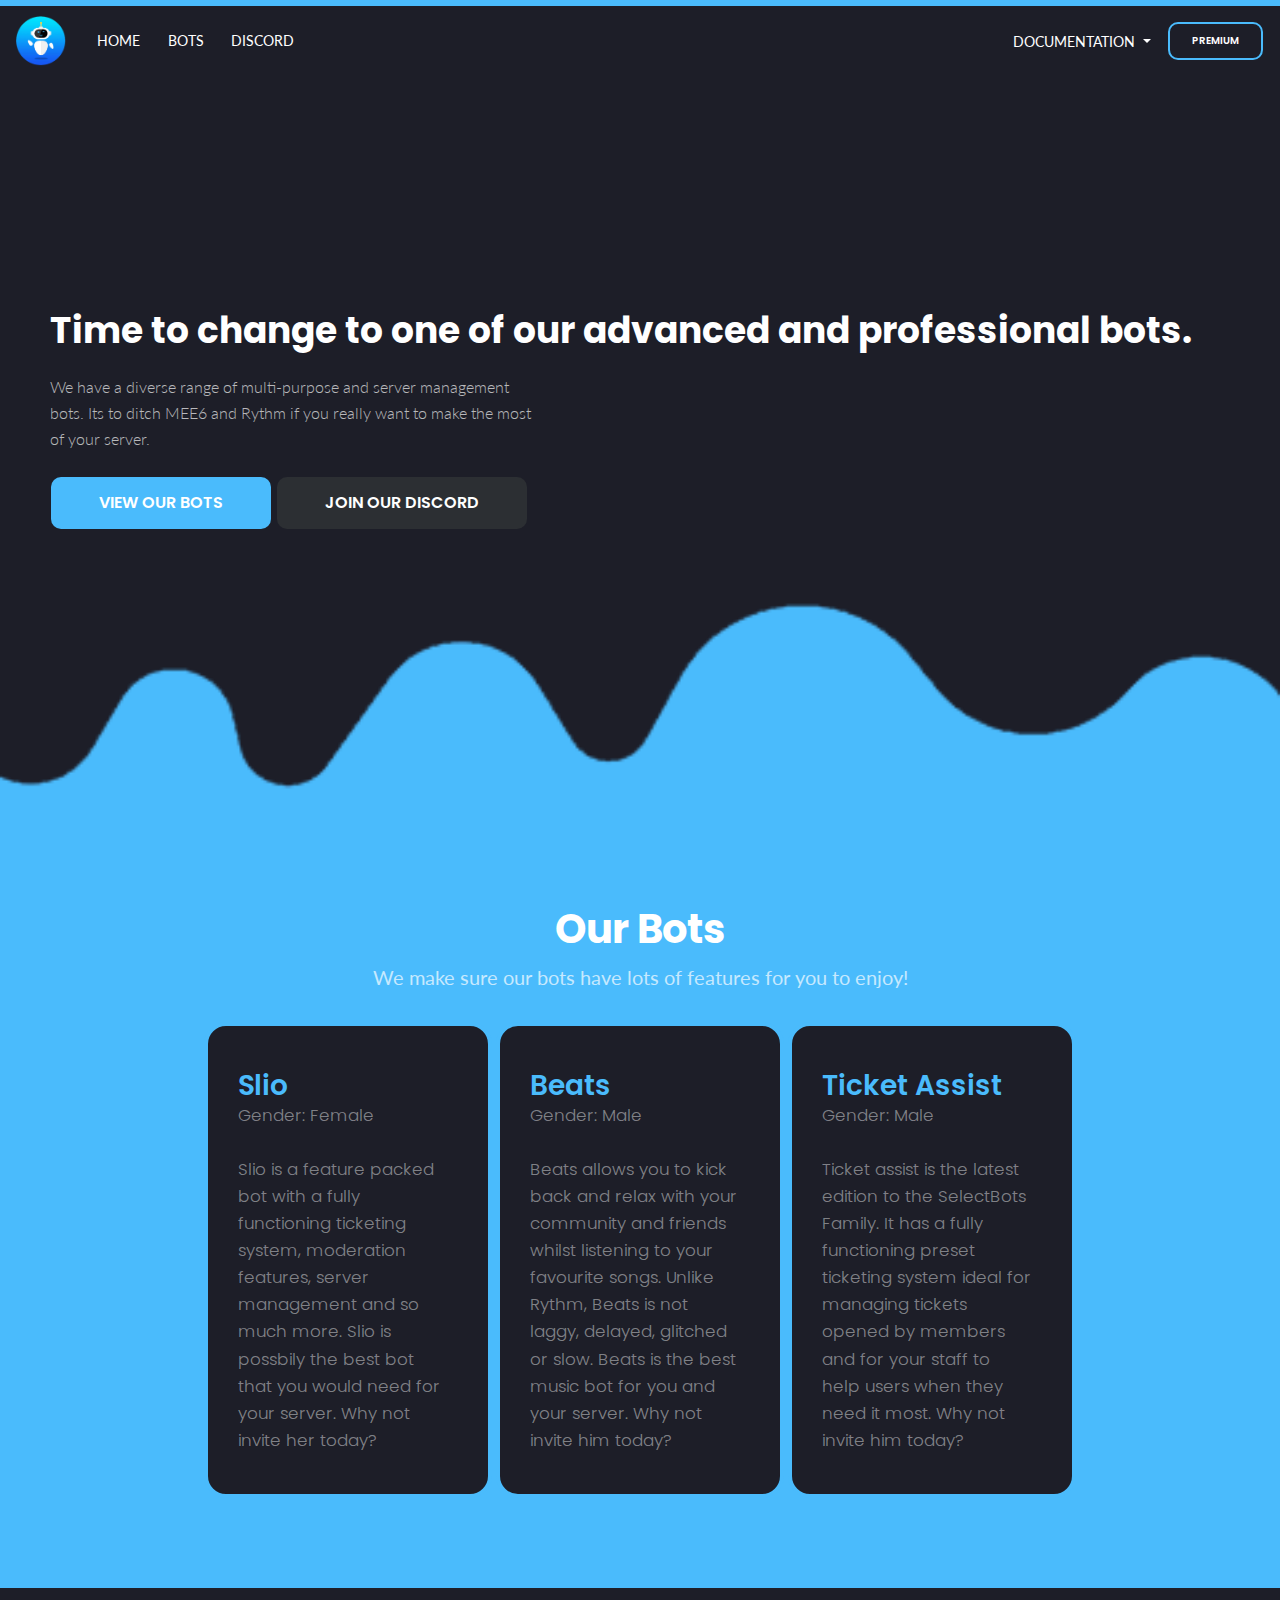
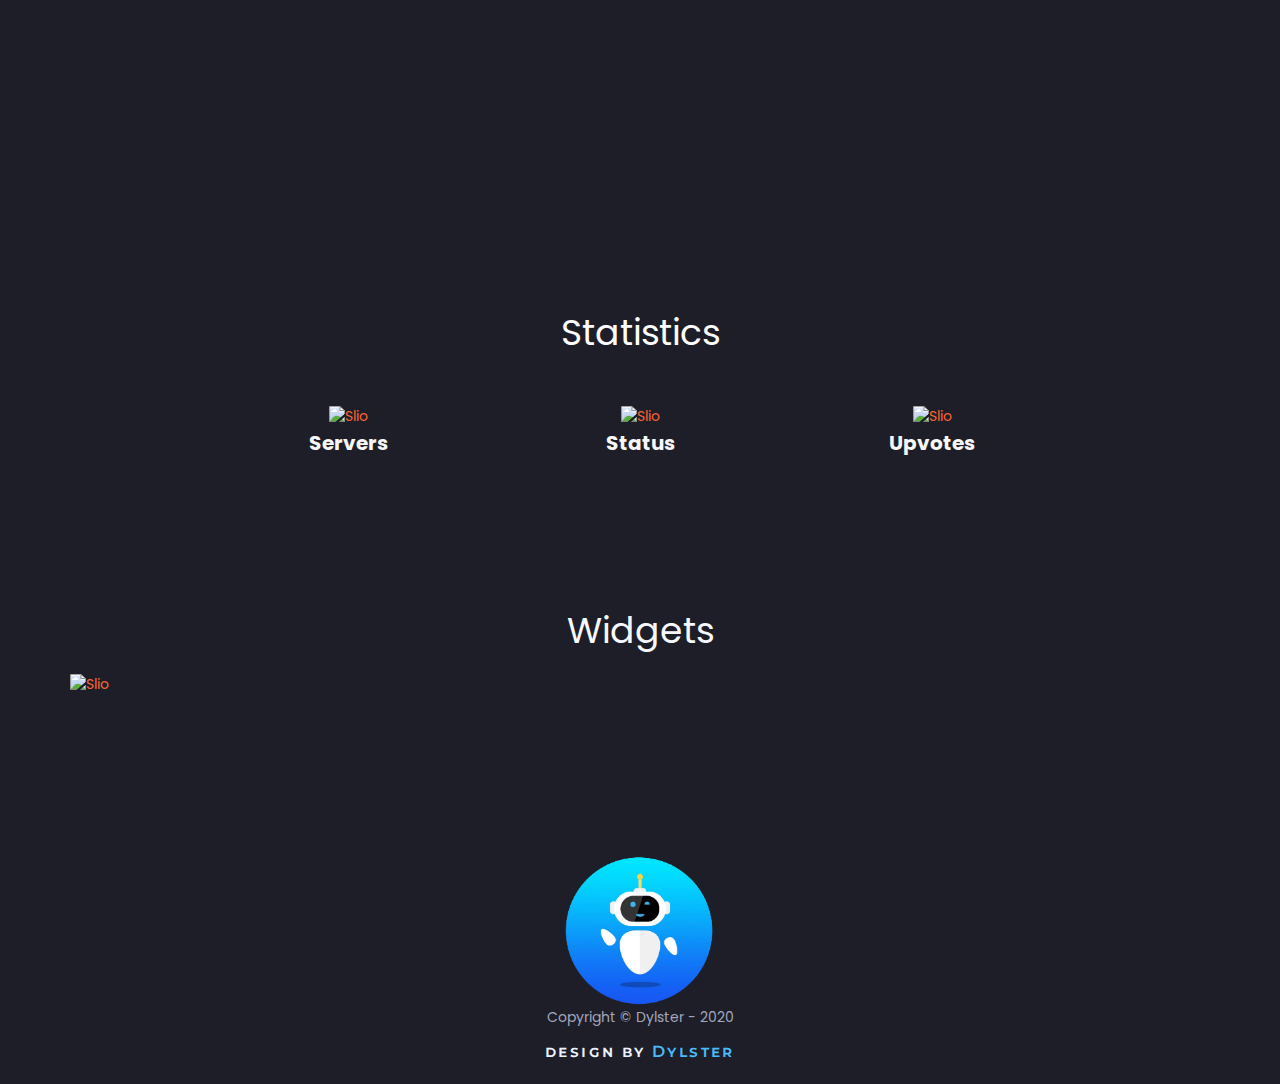
==== index.html @ dee98a5c "Initial Commit" ====
<!DOCTYPE html>
<html lang="en">
<head>
    <meta charset="UTF-8">
    <meta name="viewport" content="width=device-width, initial-scale=1, shrink-to-fit=no">
    <link rel="stylesheet" href="css/bootstrap.min.css">
    <link rel="stylesheet" href="css/main.css">
    <link rel="stylesheet" href="css/now-ui-kit.css">
    <link href="https://fonts.googleapis.com/css?family=Poppins:300,400,600,700,800,900&display=swap" rel="stylesheet">
    <link href="https://fonts.googleapis.com/css?family=Montserrat:400,600,700,800,900&display=swap" rel="stylesheet">
    <link href="https://fonts.googleapis.com/css?family=Lato:300,400,600,700,800,900&display=swap" rel="stylesheet">
    <title>SelectBots</title>
</head>
<body>
<nav class="navbar navbar-expand-lg bg-transparent">
    <button class="navbar-toggler" type="button" data-toggle="collapse" data-target="#navbarSupportedContent" aria-controls="navbarSupportedContent" aria-expanded="false" aria-label="Toggle navigation">
        <img src="assets/Select_logo.png" width="20px" height="20px" style="max-width: none !important;">
    </button>
    <img src="assets/Select_logo.png" href="#/" width="50" height="50">
    <div class="collapse navbar-collapse" id="navbarSupportedContent" style="margin-left: 20px !important">
        <ul class="navbar-nav mr-auto">
            <li class="nav-item active">
                <a class="nav-link" href="#/">HOME <span class="sr-only">(current)</span></a>
            </li>
            <li class="nav-item">
                <a class="nav-link" href="/bots">BOTS</a>
            </li>
            <li class="nav-item">
                <a class="nav-link" href="https://discord.gg/xHzJ7v4" target="_blank">DISCORD</a>
            </li>
        </ul>
        <div class="nav-item dropdown">
            <a class="nav-link dropdown-toggle" href="#" id="navbarDropdown" role="button" data-toggle="dropdown" aria-haspopup="true" aria-expanded="false">
                DOCUMENTATION
            </a>
            <div class="dropdown-menu" aria-labelledby="navbarDropdown">
                <a class="dropdown-item" href="docs/Slio">Slio</a>
                <a class="dropdown-item" href="docs/Beats">Beats</a>
                <a class="dropdown-item" href="docs/Ticket-assist">Ticket Assist</a>
                <div class="dropdown-divider"></div>
                <a class="dropdown-item" href="https://selectbots.dylster.dev" target="_blank">Privacy Policy</a>
            </div>
        </div>
        <button class="btn login-btn btn-outline-accent my-2 my-sm-0" style="font-size: 10px !important;font-family: poppins !important;">PREMIUM</button>
    </div>
</nav>
<div class="heading">
    <h1 class="display-5 title">Time to change to one of our advanced and professional bots.</h1>
    <p class="subtitle">We have a diverse range of multi-purpose and server management<br> bots. Its to ditch MEE6 and Rythm if you really want to make the most</br>of your server.</br></p>
    <a class="btn btn-primary btn-lg" href="bots/index" target="_blank" role="button">VIEW OUR BOTS</a>
    <a class="btn btn-secondary btn-lg" href="https://discord.gg/xHzJ7v4" target="_blank" role="button">JOIN OUR DISCORD</a>
    <br /><br /><br /><br /><br /><br />
</div>
<div class="features">
    <div class="title">Our Bots</div>
    <div class="subtitle">We make sure our bots have lots of features for you to enjoy!</div>
    <div class="cards">
        <div class="card" style="width: 18rem;">
        <div class="card-body">
            <h5 class="card-title">Slio</h5>
            <p class="card-text">Gender: Female<br><br>Slio is a feature packed bot with a fully functioning ticketing system, moderation features, server management and so much more. Slio is possbily the best bot that you would need for your server. Why not invite her today?</br></p>
        </div>
    </div>
        <div class="card" style="width: 18rem;">
            <div class="card-body">
                <h5 class="card-title">Beats</h5>
                <p class="card-text">Gender: Male<br><br>Beats allows you to kick back and relax with your community and friends whilst listening to your favourite songs. Unlike Rythm, Beats is not laggy, delayed, glitched or slow. Beats is the best music bot for you and your server. Why not invite him today?</p>
            </div>
        </div>
        <div class="card" style="width: 18rem;">
            <div class="card-body">
                <h5 class="card-title">Ticket Assist</h5>
                <p class="card-text">Gender: Male<br><br>Ticket assist is the latest edition to the SelectBots Family. It has a fully functioning preset ticketing system ideal for managing tickets opened by members and for your staff to help users when they need it most. Why not invite him today?</p>
            </div>
        </div>
    </div>
</div>
<div class="statistics">
    <div class="stattitle">Statistics</div>
    <div class="cards">
        <div class="card statistic" style="width: 18rem;">
            <div class="card-body">
                <a href="https://top.gg/bot/719458774724640858" >
                    <img src="https://top.gg/api/widget/servers/719458774724640858.svg?noavatar=true" alt="Slio" />
                  </a>
                <p style="font-weight: bold !important;font-size: 20px !important;">Servers</p>
            </div>
        </div>
        <div class="card statistic" style="width: 18rem;">
            <div class="card-body">
                <a href="https://top.gg/bot/719458774724640858" >
                    <img src="https://top.gg/api/widget/status/719458774724640858.svg?noavatar=true" alt="Slio" />
                  </a>
                <p style="font-weight: bold !important;font-size: 20px !important;">Status</p>
            </div>
        </div>
        <div class="card statistic" style="width: 18rem;">
            <div class="card-body">
                <a href="https://top.gg/bot/719458774724640858" >
                    <img src="https://top.gg/api/widget/upvotes/719458774724640858.svg?noavatar=true" alt="Slio" />
                  </a>
                <p style="font-weight: bold !important;font-size: 20px !important;">Upvotes</p>
            </div>
        </div>
    </div>
</div>
<div class="page_end">
    <div class="start">
        <div class="card">
            <div class="card-body gs-card">
                <div class="widget">Widgets</div>
                <a class="topggwid" href="https://top.gg/bot/719458774724640858" >
                    <img src="https://top.gg/api/widget/719458774724640858.svg" alt="Slio" />
                  </a>
                <br />
            </div><br />
        </div>
    </div>
    <div class="footer">
        <div class="bot-footer">
            <img src="assets/Select_logo.png" width="150"><br />
            Copyright © Dylster - 2020
        </div><br/>
        <div class="nouridio">design by <a href="https://dylster.dev"> Dylster</a></div>
    </div>
</div>
<script src="https://code.jquery.com/jquery-3.3.1.slim.min.js" integrity="sha384-q8i/X+965DzO0rT7abK41JStQIAqVgRVzpbzo5smXKp4YfRvH+8abtTE1Pi6jizo" crossorigin="anonymous"></script>
<script src="https://cdnjs.cloudflare.com/ajax/libs/popper.js/1.14.7/umd/popper.min.js" integrity="sha384-UO2eT0CpHqdSJQ6hJty5KVphtPhzWj9WO1clHTMGa3JDZwrnQq4sF86dIHNDz0W1" crossorigin="anonymous"></script>
<script src="https://stackpath.bootstrapcdn.com/bootstrap/4.3.1/js/bootstrap.min.js" integrity="sha384-JjSmVgyd0p3pXB1rRibZUAYoIIy6OrQ6VrjIEaFf/nJGzIxFDsf4x0xIM+B07jRM" crossorigin="anonymous"></script>
<script src="js/now-ui-kit.min.js"></script>
</body>
</html>
---- css/main.css ----
body {
    font-family: 'Poppins', sans-serif !important;
    background-color: #1D1E28;
    color: #fff;
    -webkit-font-smoothing: antialiased;
    -moz-osx-font-smoothing: grayscale;
    text-rendering: optimizeLegibility;
    border-top: 6px #4abbfc solid !important;
    font-size: 16px;
}

.nav-link {
     font-size: 14px !important;
     background: transparent !important;
     font-family: Lato, sans-serif !important;
     text-transform: capitalize !important;
 }
 .nav-link:hover {
     background: transparent !important;
     color: #4abbfc !important;
     font-weight: bold !important;
 }

 .login-btn {
     border: 2px solid #4abbfc !important;
     font-size: 10px !important;
 }
 .login-btn:hover {
     background: #4abbfc !important;
 }
.navbar {
    box-shadow: none !important
}

.navbar-brand {
    font-size: 25px !important
}

.navbar-toggler-icon {
    color: #fff !important
}

.btn {
    border-radius: 10px !important;
    font-size: 16px !important;
    font-weight: 600 !important;
    text-transform: uppercase !important;
}

.btn-primary {
    background-color: #4abbfc!important
}
.btn-secondary {
    background-color: #2C2F33 !important
}
.heading {
    padding: 160px 50px !important;
    color: #fff !important;
    background-image: url("../assets/wavy-blurple.png") !important;
    background-position: bottom !important;
    background-size: 300% !important;
    background-repeat: no-repeat !important;
}

.title {
    line-height: 90px !important;
    margin-bottom: -2px !important;
    font-size: 36px !important
}

.subtitle {
    color: rgba(255, 255, 255, 0.685) !important;
    font-size: 16px !important;
    font-family: 'Lato', sans-serif;
}


.features {
    text-align: center !important;
    background: #4abbfc !important;
    padding: 60px 50px !important;
    background-image: url("../assets/wavy-dark-by-nouridio.svg") !important;
    background-position: bottom !important;
    background-size: 200% !important;
    background-repeat: no-repeat !important;
}
.features .title {
    font-size: 40px !important;
    color: #ffffff !important;
    line-height: 70px !important;
}

.features .subtitle {
    font-size: 20px !important;
    color: #a2a8bd;
}

.features .card-body {
    text-align: left !important;
}

.features .card-title {
    margin: 0 0 -3px !important;
}
.cards {
    margin-top: 30px !important;
}

.card {
    border-radius: 5px !important;
    box-shadow: none !important;
}

.card-title {
    font-size: 28px !important;
    font-weight: 600 !important;
    color: #4abbfc !important;
}

.statistics {
    text-align: center !important;
    padding-top: 300px !important;
}

.statistics .card-body{
    padding: 0 !important;
    height: 280 !important;
    width: 332 !important;
    max-height: 280 !important;
    max-width: 332 !important;
}

.statistics .title {
    font-size: 40px !important;
    color: #ffffff !important;
    line-height: 70px !important;
}

.statistics .subtitle {
    font-size: 20px !important;
    color: #a2a8bd;
}

.card.statistic {
    background: transparent !important;
    box-shadow: none !important;
    color: #f7f7f7 !important;
}


.page_end {
    background-image: url("../assets/wavy-light-by-nouridio.svg") !important;
    background-position: bottom !important;
    background-size: 200% !important;
    background-repeat: no-repeat !important;
}
.start {
    padding: 60px 50px !important
}

.start .card {
    background: transparent !important;
    color: #f6f9ff !important;
}

.features .card {
    background: #1D1E28;
    border-radius: 22px !important;
    border: 4px solid #4abbfc;
}
.features .card-text {
color: rgba(255, 255, 255, 0.46) !important
}

.features .card-body {
    padding: 40px 40px 40px 30px !important;
}

.navbar-toggler-icon {
    color: #fff !important
}
.footer {
    text-align: center !important;
    padding: 5px 6px !important;
    color: #ecf2ff;
    padding: 30px 30px !important
}

.footer .nouridio {
    font-family: 'Montserrat' !important;
    font-style: normal !important;
    font-weight: 600 !important;
    font-size: 16px !important;
    line-height: 5px !important;
    letter-spacing: 0.15em !important;
    font-variant: small-caps !important;
}

.footer .nouridio a {
    color: #4abbfc !important;
    text-decoration: none !important;
}

.footer .bot-footer {
    text-align: center !important;
    color: #a2a8bd !important
}

.widget {
    text-align: center;
    line-height: 90px !important;
    margin-bottom: -2px !important;
    font-size: 36px !important
}

.topggwid {
    text-align: center !important;
}

.stattitle {
    text-align: center;
    line-height: 90px !important;
    margin-bottom: -2px !important;
    font-size: 36px !important;
    color: #fff;
}

.notfound {
    font-size: 200px !important;
    color: #fff;
}
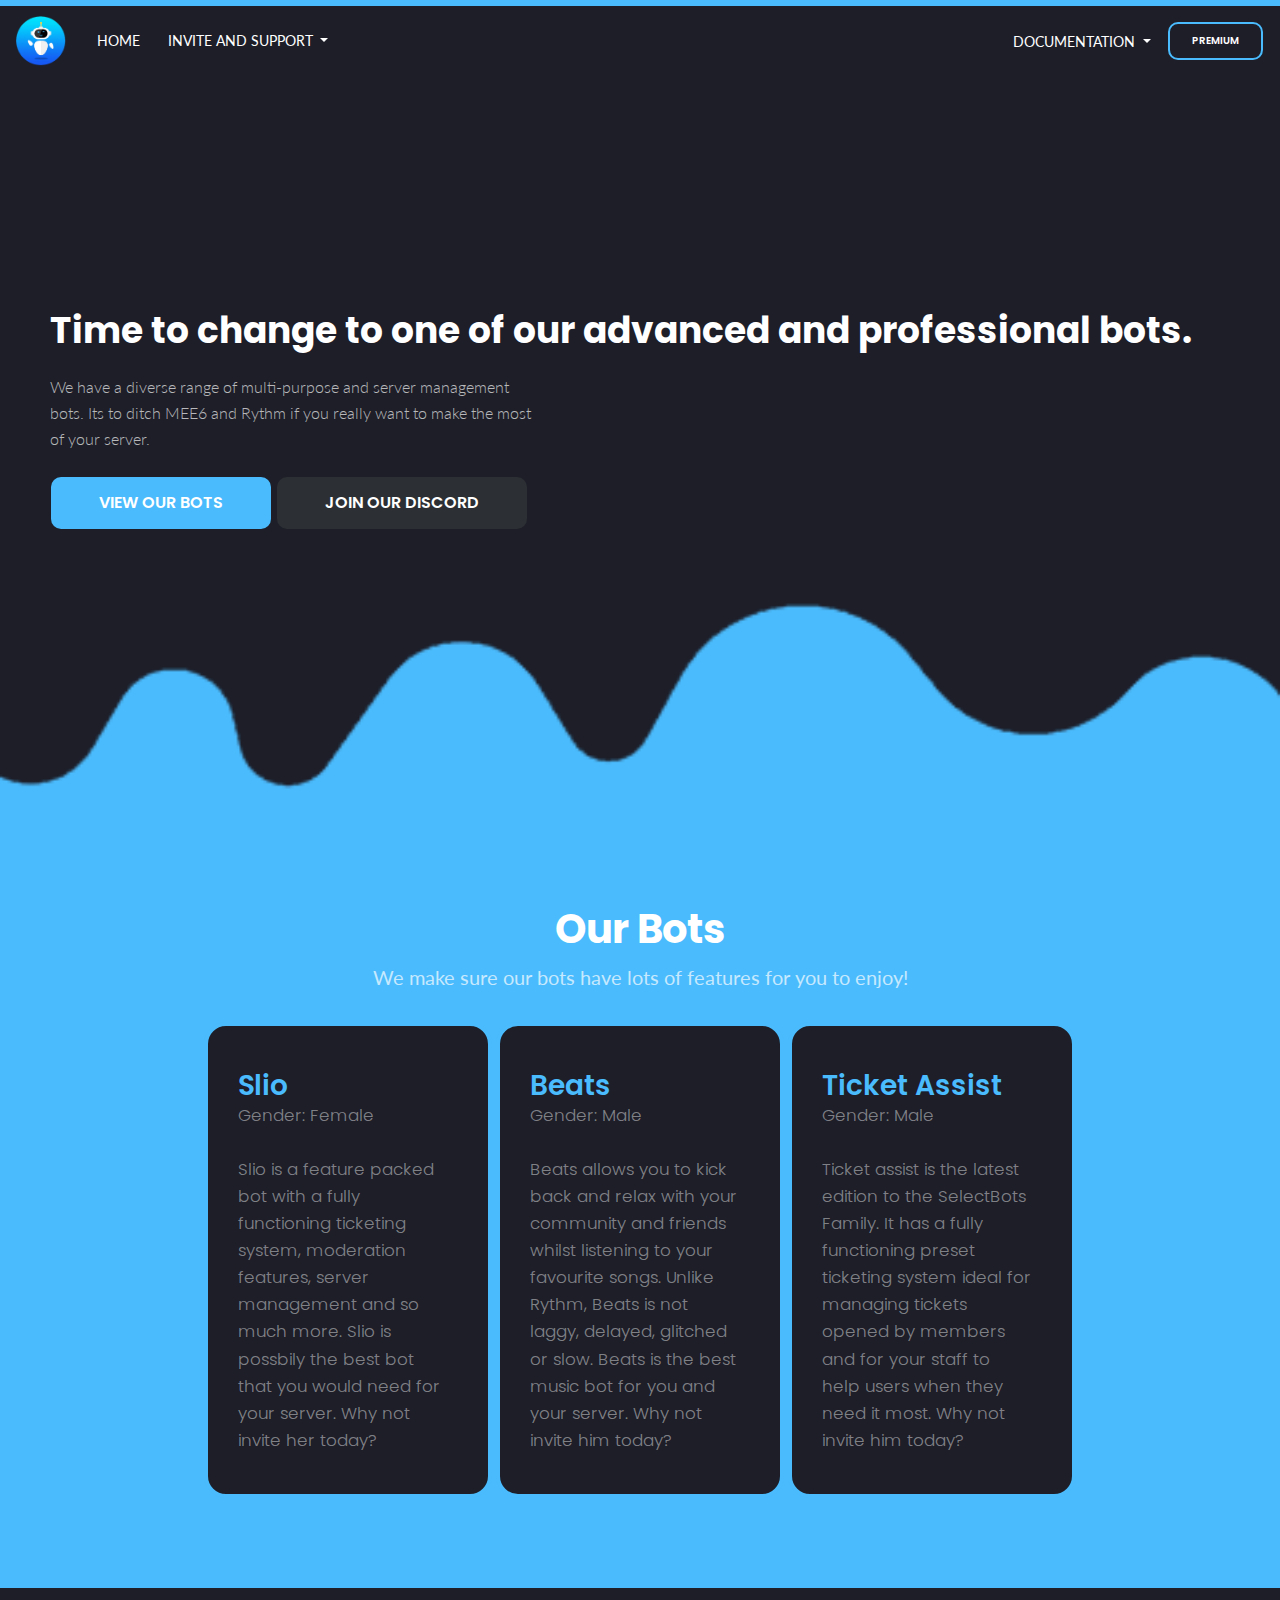
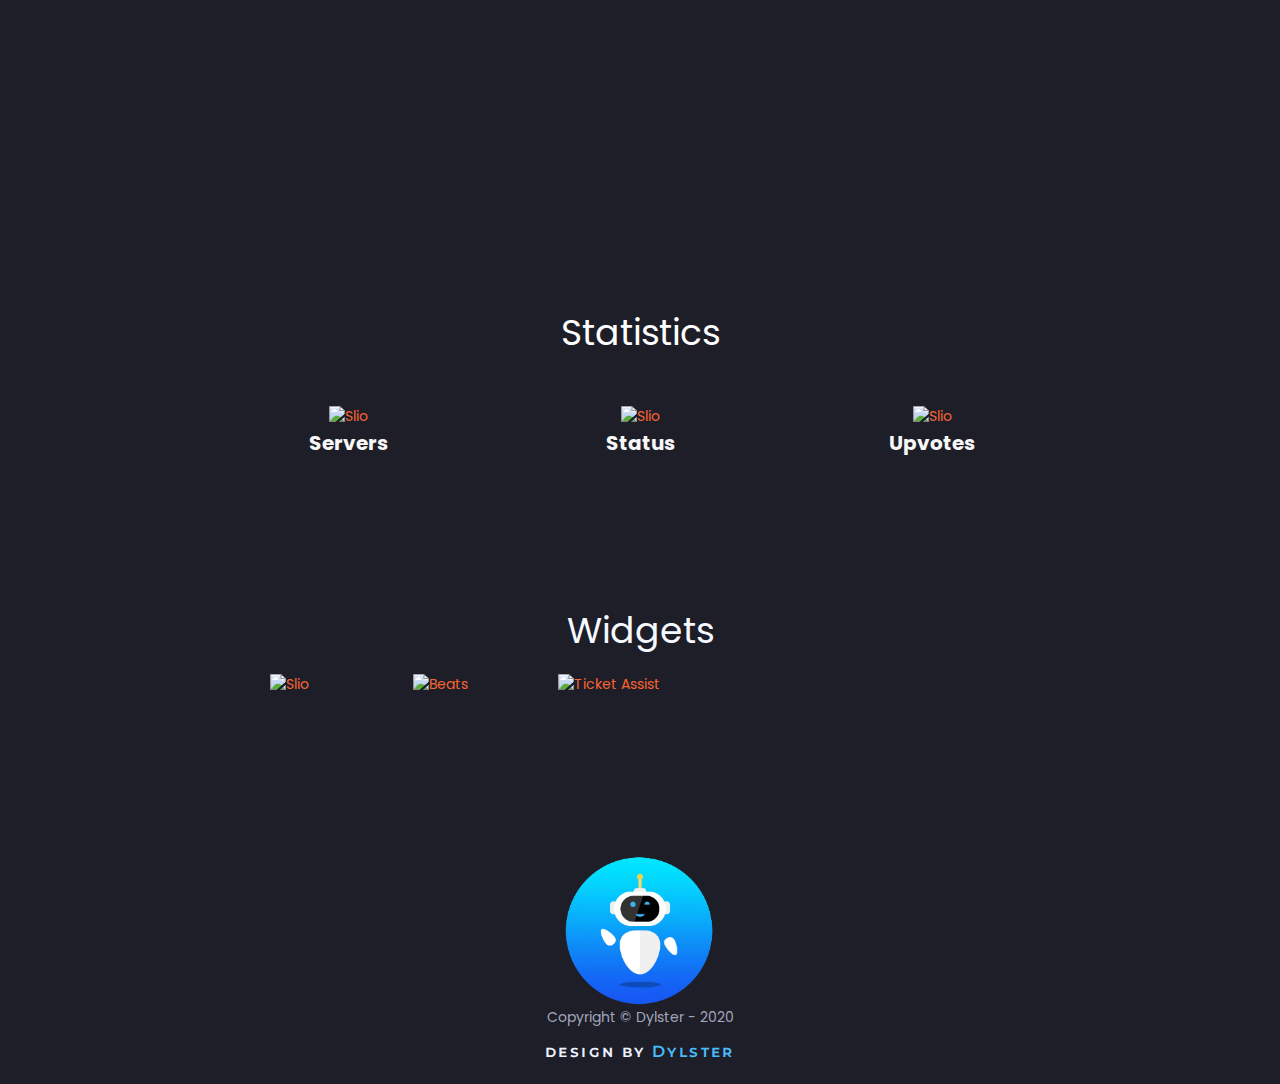
==== commit 5973a993: "v1" ====
--- a/index.html
+++ b/index.html
@@ -3,13 +3,19 @@
 <head>
     <meta charset="UTF-8">
     <meta name="viewport" content="width=device-width, initial-scale=1, shrink-to-fit=no">
+    <meta name="theme-color" content="#14bae4">
+    <meta content="https://dylster.dev/selectbots.github.io/assets/Select_logo.png" property="og:image" />
+    <link rel="icon" type="image/x-icon" href="https://dylster.dev/selectbots.github.io/assets/Select_logo.png">
+    <meta content="SelectBots | Home" property="og:title" />
+    <meta content="The official SelectBots website" property="og:description" />
+    <meta content="At SelectBots we provide a diverse range of multi-purpose and functional bots" name="description" />
     <link rel="stylesheet" href="css/bootstrap.min.css">
     <link rel="stylesheet" href="css/main.css">
     <link rel="stylesheet" href="css/now-ui-kit.css">
     <link href="https://fonts.googleapis.com/css?family=Poppins:300,400,600,700,800,900&display=swap" rel="stylesheet">
     <link href="https://fonts.googleapis.com/css?family=Montserrat:400,600,700,800,900&display=swap" rel="stylesheet">
     <link href="https://fonts.googleapis.com/css?family=Lato:300,400,600,700,800,900&display=swap" rel="stylesheet">
-    <title>SelectBots</title>
+    <title>SelectBots | Home</title>
 </head>
 <body>
 <nav class="navbar navbar-expand-lg bg-transparent">
@@ -22,11 +28,18 @@
             <li class="nav-item active">
                 <a class="nav-link" href="#/">HOME <span class="sr-only">(current)</span></a>
             </li>
+            <div class="nav-item dropdown">
+                <a class="nav-link dropdown-toggle" href="#" id="navbarDropdown" role="button" data-toggle="dropdown" aria-haspopup="true" aria-expanded="false">
+                    INVITE AND SUPPORT
+                </a>
+                <div class="dropdown-menu" aria-labelledby="navbarDropdown">
+                    <a class="dropdown-item" href="https://dylster.dev/invite/slio">Slio</a>
+                    <a class="dropdown-item" href="https://dylster.dev/invite/beats">Beats</a>
+                    <a class="dropdown-item" href="https://dylster.dev/invite/ticketassist">Ticket Assist</a>
+                    <div class="dropdown-divider"></div>
+                    <a class="dropdown-item" href="https://discord.gg/xHzJ7v4" target="_blank">Support</a>
+                </div>
             <li class="nav-item">
-                <a class="nav-link" href="/bots">BOTS</a>
-            </li>
-            <li class="nav-item">
-                <a class="nav-link" href="https://discord.gg/xHzJ7v4" target="_blank">DISCORD</a>
             </li>
         </ul>
         <div class="nav-item dropdown">
@@ -34,14 +47,14 @@
                 DOCUMENTATION
             </a>
             <div class="dropdown-menu" aria-labelledby="navbarDropdown">
-                <a class="dropdown-item" href="docs/Slio">Slio</a>
-                <a class="dropdown-item" href="docs/Beats">Beats</a>
-                <a class="dropdown-item" href="docs/Ticket-assist">Ticket Assist</a>
+                <a class="dropdown-item" href="./docs/slio.html">Slio</a>
+                <a class="dropdown-item" href="./docs/beats.html">Beats</a>
+                <a class="dropdown-item" href="./docs/ticket-assist.html">Ticket Assist</a>
                 <div class="dropdown-divider"></div>
-                <a class="dropdown-item" href="https://selectbots.dylster.dev" target="_blank">Privacy Policy</a>
+                <a class="dropdown-item" href="" target="_blank">Privacy Policy</a>
             </div>
         </div>
-        <button class="btn login-btn btn-outline-accent my-2 my-sm-0" style="font-size: 10px !important;font-family: poppins !important;">PREMIUM</button>
+        <button class="btn login-btn btn-outline-accent my-2 my-sm-0" style="font-size: 10px !important;font-family: poppins !important;" href="./premium.html">PREMIUM</button>
     </div>
 </nav>
 <div class="heading">
@@ -111,7 +124,13 @@
                 <div class="widget">Widgets</div>
                 <a class="topggwid" href="https://top.gg/bot/719458774724640858" >
                     <img src="https://top.gg/api/widget/719458774724640858.svg" alt="Slio" />
-                  </a>
+                </a>
+                <a class="gblwid" href="https://glennbotlist.xyz/bot/740115372685918278" >
+                    <img src="https://glennbotlist.xyz/bot/740115372685918278/widget?dcache=312852637684" alt="Beats" />
+                </a>
+                <a class="voidwid" href="https://voidbots.net/bots/740861806880489524" >
+                    <img src="http://voidbots.net/api/embed/740861806880489524" alt="Ticket Assist" />
+                </a>
                 <br />
             </div><br />
         </div>
--- a/css/main.css
+++ b/css/main.css
@@ -215,6 +215,7 @@
 
 .topggwid {
     text-align: center !important;
+    padding-left: 200px;
 }
 
 .stattitle {
@@ -228,4 +229,20 @@
 .notfound {
     font-size: 200px !important;
     color: #fff;
+}
+
+.gblwid {
+    padding-left: 100px;
+    padding-right: 90px;
+}
+
+.voidwid {
+    width: 400px;
+    height: auto;
+    position: absolute;
+}
+
+.comingsoon {
+    font-size: 200px;
+    color: #fff;
 }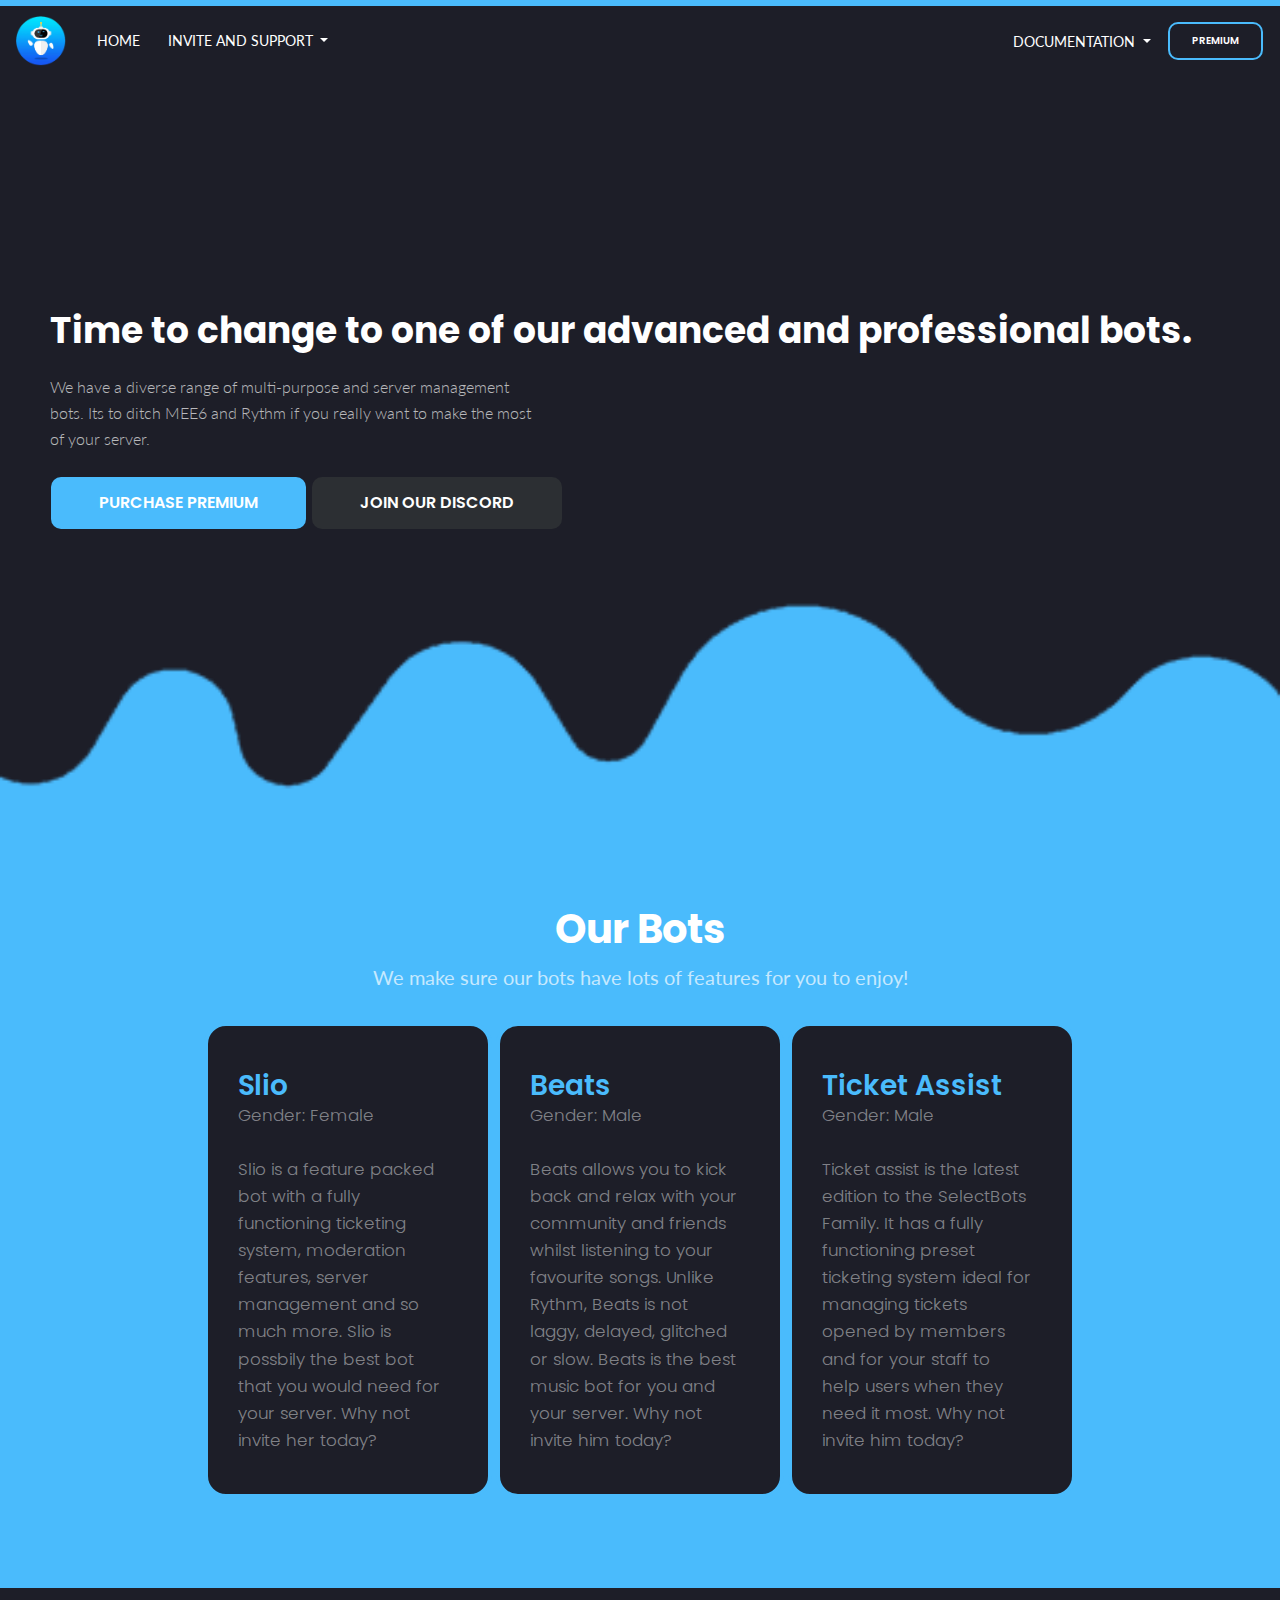
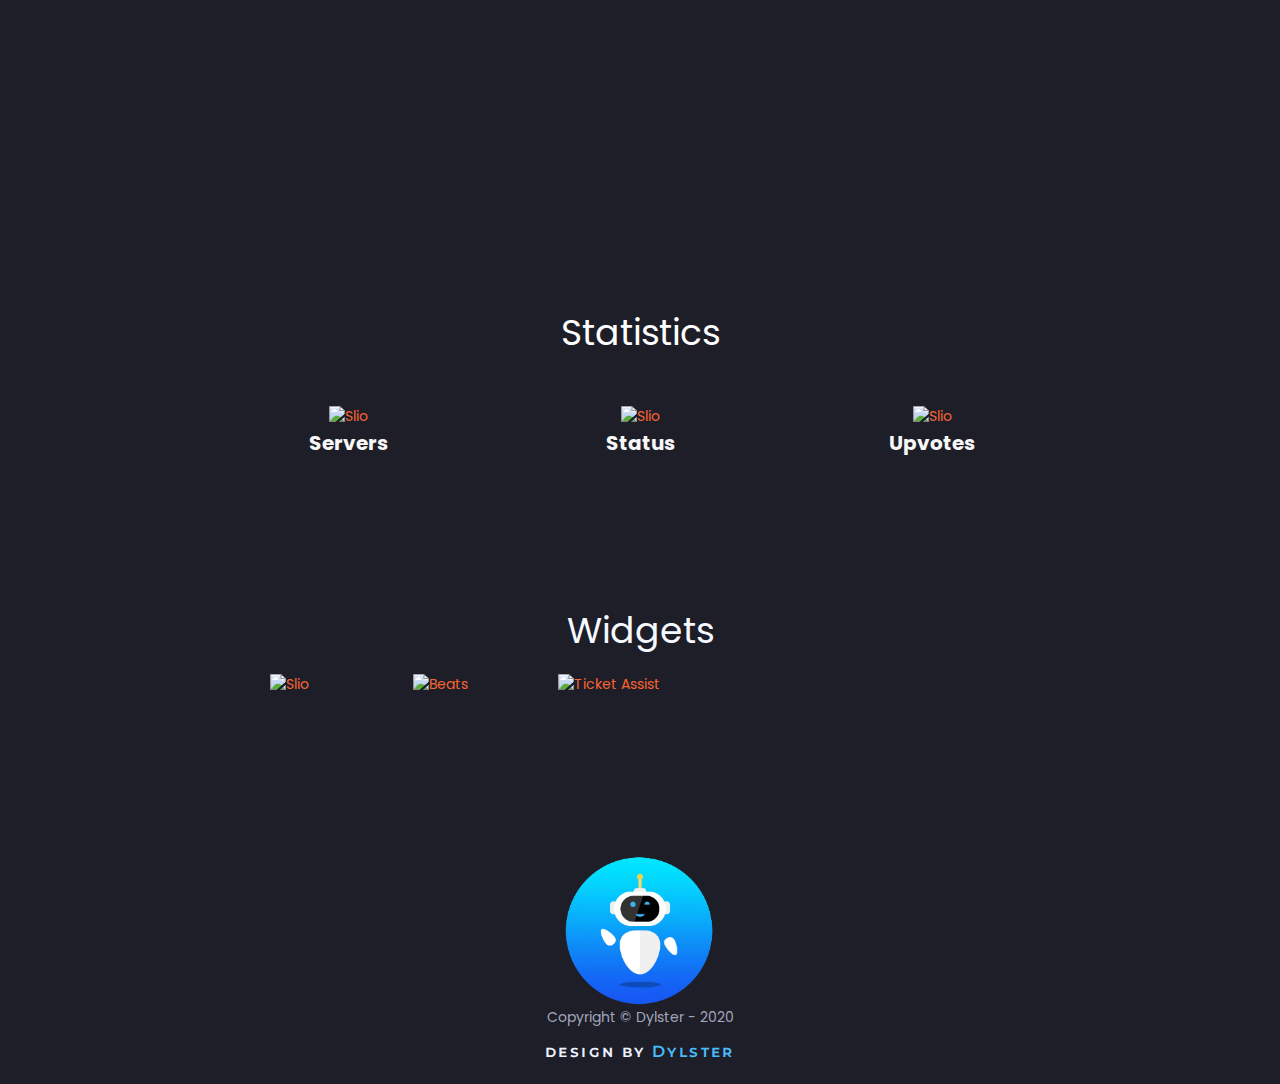
==== commit c1fb2a54: "Potential fix for 404 page css and fixed button on homepage that linked to an invalid page as well a" ====
--- a/index.html
+++ b/index.html
@@ -20,13 +20,13 @@
 <body>
 <nav class="navbar navbar-expand-lg bg-transparent">
     <button class="navbar-toggler" type="button" data-toggle="collapse" data-target="#navbarSupportedContent" aria-controls="navbarSupportedContent" aria-expanded="false" aria-label="Toggle navigation">
-        <img src="assets/Select_logo.png" width="20px" height="20px" style="max-width: none !important;">
+        <img src="assets/menuIcon.svg" width="20px" height="20px" style="max-width: none !important;">
     </button>
     <img src="assets/Select_logo.png" href="#/" width="50" height="50">
     <div class="collapse navbar-collapse" id="navbarSupportedContent" style="margin-left: 20px !important">
         <ul class="navbar-nav mr-auto">
             <li class="nav-item active">
-                <a class="nav-link" href="#/">HOME <span class="sr-only">(current)</span></a>
+                <a class="nav-link" href="https://selectbots.dylster.dev">HOME <span class="sr-only">(current)</span></a>
             </li>
             <div class="nav-item dropdown">
                 <a class="nav-link dropdown-toggle" href="#" id="navbarDropdown" role="button" data-toggle="dropdown" aria-haspopup="true" aria-expanded="false">
@@ -54,13 +54,13 @@
                 <a class="dropdown-item" href="" target="_blank">Privacy Policy</a>
             </div>
         </div>
-        <button class="btn login-btn btn-outline-accent my-2 my-sm-0" style="font-size: 10px !important;font-family: poppins !important;" href="./premium.html">PREMIUM</button>
+        <button class="btn login-btn btn-outline-accent my-2 my-sm-0" href="https://selectbots.dylster.dev/premium"style="font-size: 10px !important;font-family: poppins !important;">PREMIUM</button>
     </div>
 </nav>
 <div class="heading">
     <h1 class="display-5 title">Time to change to one of our advanced and professional bots.</h1>
     <p class="subtitle">We have a diverse range of multi-purpose and server management<br> bots. Its to ditch MEE6 and Rythm if you really want to make the most</br>of your server.</br></p>
-    <a class="btn btn-primary btn-lg" href="bots/index" target="_blank" role="button">VIEW OUR BOTS</a>
+    <a class="btn btn-primary btn-lg" href="https://selectbots.dylster.dev/premium" role="button">PURCHASE PREMIUM</a>
     <a class="btn btn-secondary btn-lg" href="https://discord.gg/xHzJ7v4" target="_blank" role="button">JOIN OUR DISCORD</a>
     <br /><br /><br /><br /><br /><br />
 </div>
